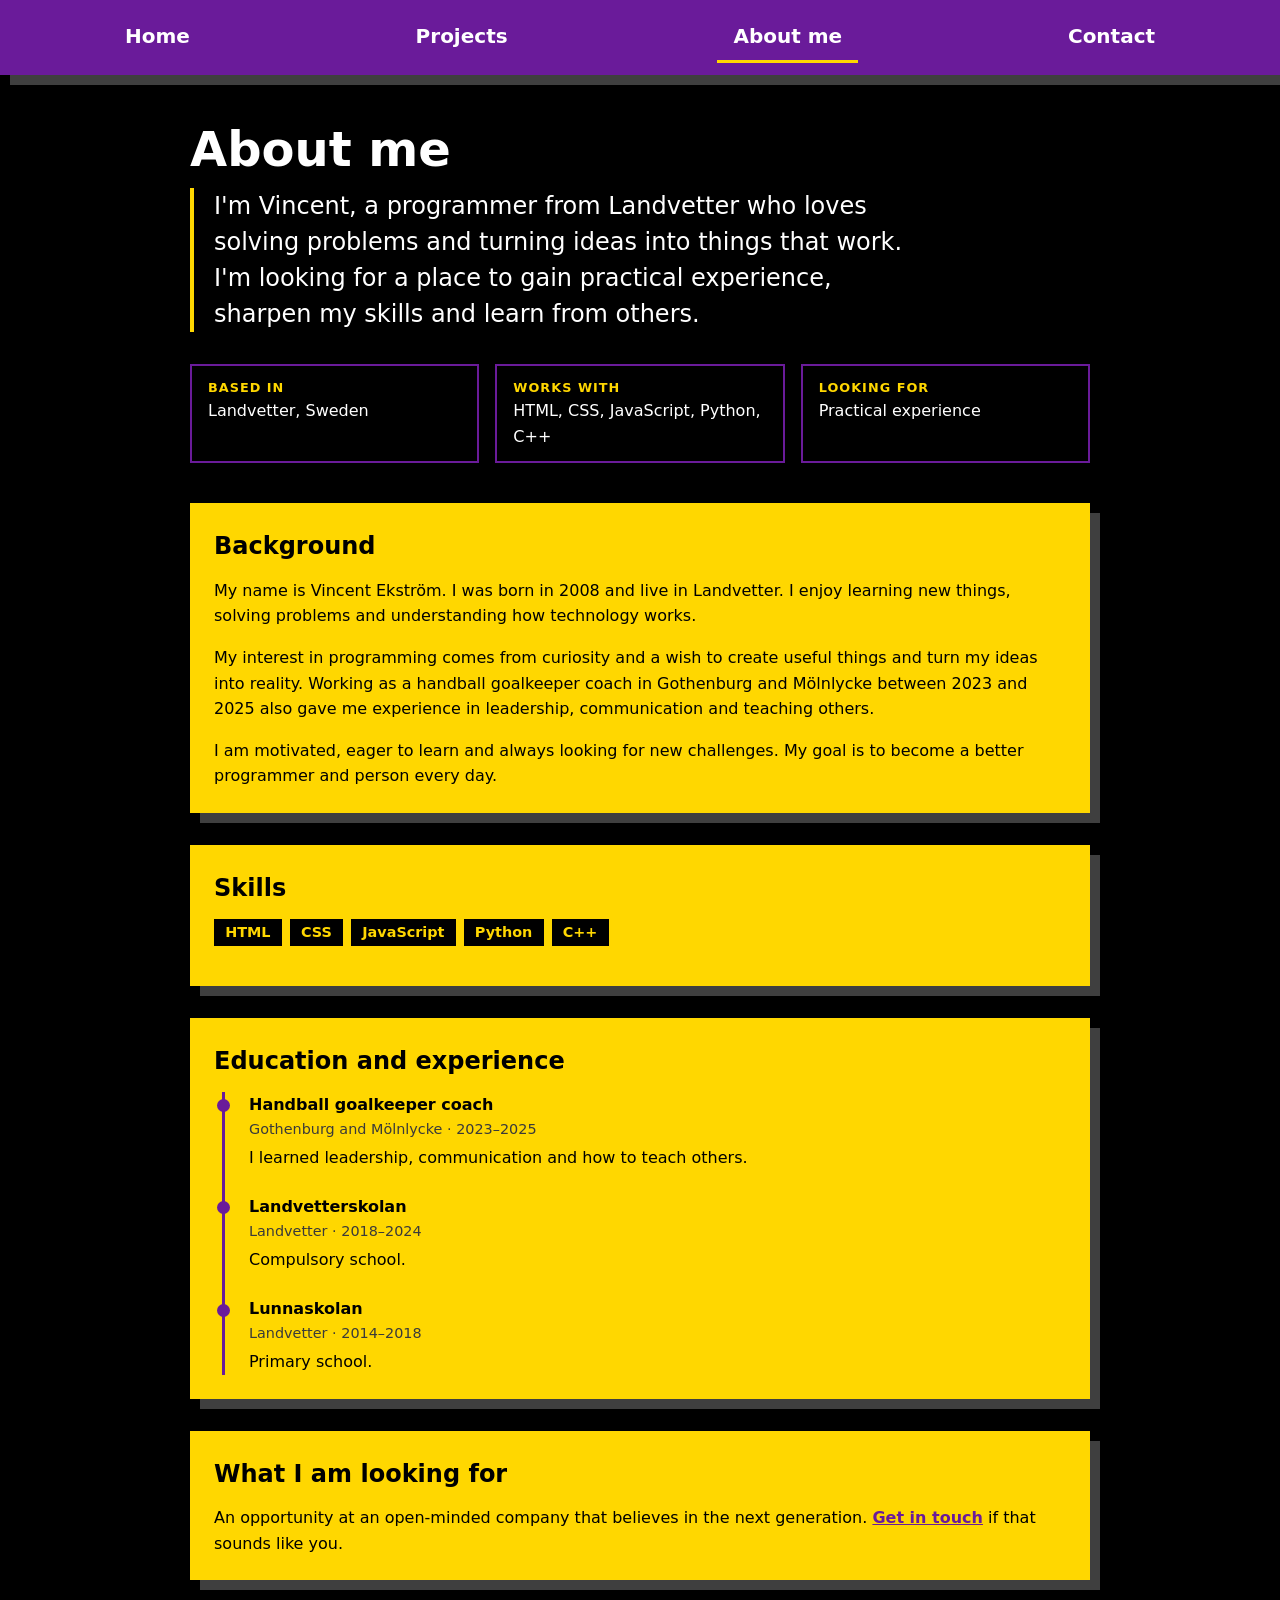
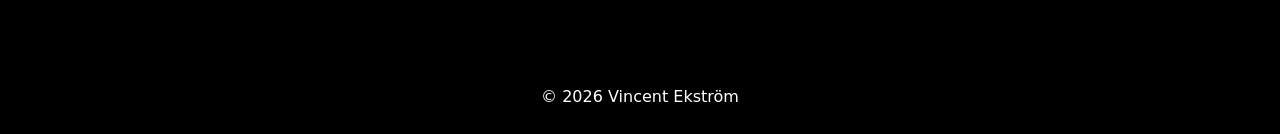
==== about-me.html @ c899e3de "Add files via upload" ====
<!DOCTYPE html>
<html lang="en">
    <head>
        <meta charset="UTF-8">
        <meta name="viewport" content="width=device-width, initial-scale=1.0">
        <title>About me – Vincent Ekström</title>
        <meta name="description" content="Background, skills and education of Vincent Ekström.">
        <link rel="stylesheet" href="style.css">
        <script src="script.js" defer></script>
    </head>
    <body>
        <header>
            <nav class="menu" aria-label="Main navigation">
                <ul>
                    <li><a href="index.html">Home</a></li>
                    <li><a href="projects.html">Projects</a></li>
                    <li><a href="about-me.html" aria-current="page">About me</a></li>
                    <li><a href="contact.html">Contact</a></li>
                </ul>
            </nav>
        </header>
        <main>
            <div class="page">
                <h1>About me</h1>
                <p class="page-intro">
                    I'm Vincent, a programmer from Landvetter who loves solving problems
                    and turning ideas into things that work. I'm looking for a place to gain
                    practical experience, sharpen my skills and learn from others.
                </p>
                <ul class="facts" aria-label="Quick facts">
                    <li>
                        <span class="fact-label">Based in</span>
                        Landvetter, Sweden
                    </li>
                    <li>
                        <span class="fact-label">Works with</span>
                        HTML, CSS, JavaScript, Python, C++
                    </li>
                    <li>
                        <span class="fact-label">Looking for</span>
                        Practical experience
                    </li>
                </ul>
                <section class="card" aria-labelledby="background">
                    <h2 id="background">Background</h2>
                    <p>
                        My name is Vincent Ekström. I was born in 2008 and live in Landvetter.
                        I enjoy learning new things, solving problems and understanding how
                        technology works.
                    </p>
                    <p>
                        My interest in programming comes from curiosity and a wish to create
                        useful things and turn my ideas into reality. Working as a handball
                        goalkeeper coach in Gothenburg and Mölnlycke between 2023 and 2025 also
                        gave me experience in leadership, communication and teaching others.
                    </p>
                    <p>
                        I am motivated, eager to learn and always looking for new challenges.
                        My goal is to become a better programmer and person every day.
                    </p>
                </section>
                <section class="card" aria-labelledby="skills">
                    <h2 id="skills">Skills</h2>
                    <ul class="tags" aria-label="Skills">
                        <li>HTML</li>
                        <li>CSS</li>
                        <li>JavaScript</li>
                        <li>Python</li>
                        <li>C++</li>
                    </ul>
                </section>
                <section class="card" aria-labelledby="education">
                    <h2 id="education">Education and experience</h2>
                    <ul class="timeline">
                        <li>
                            <strong>Handball goalkeeper coach</strong>
                            <span class="timeline-meta">Gothenburg and Mölnlycke · 2023–2025</span>
                            <p>I learned leadership, communication and how to teach others.</p>
                        </li>
                        <li>
                            <strong>Landvetterskolan</strong>
                            <span class="timeline-meta">Landvetter · 2018–2024</span>
                            <p>Compulsory school.</p>
                        </li>
                        <li>
                            <strong>Lunnaskolan</strong>
                            <span class="timeline-meta">Landvetter · 2014–2018</span>
                            <p>Primary school.</p>
                        </li>
                    </ul>
                </section>
                <section class="card" aria-labelledby="looking-for">
                    <h2 id="looking-for">What I am looking for</h2>
                    <p>
                        An opportunity at an open-minded company that believes in the next generation.
                        <a href="contact.html">Get in touch</a> if that sounds like you.
                    </p>
                </section>
            </div>
        </main>
        <footer>
            <p>&copy; 2026 Vincent Ekström</p>
        </footer>
    </body>
</html>
---- style.css ----
:root {
    --bg: #000;
    --accent: #6a1b9a;
    --card: gold;
    --text-on-card: #000;
    --text-on-accent: #fff;
    --text-on-bg: #fff;
    --shadow: 10px 10px 0 rgb(63, 63, 63);
}

*,
*::before,
*::after {
    box-sizing: border-box;
}

body {
    margin: 0;
    min-height: 100vh;
    display: flex;
    flex-direction: column;
    background-color: var(--bg);
    color: var(--text-on-bg);
    font-family: system-ui, -apple-system, "Segoe UI", Roboto, sans-serif;
    line-height: 1.6;
}

main {
    flex: 1;
    width: 100%;
    padding: 3rem 1.25rem;
}

.menu {
    background-color: var(--accent);
    box-shadow: var(--shadow);
}

.menu ul {
    display: flex;
    flex-wrap: wrap;
    justify-content: space-around;
    gap: 0.5rem;
    list-style: none;
    margin: 0;
    padding: 0.75rem 1rem;
}

.menu a {
    display: block;
    padding: 0.5rem 1rem;
    color: var(--text-on-accent);
    font-size: 1.25rem;
    font-weight: bold;
    text-decoration: none;
}

.menu a:hover,
.menu a:focus-visible {
    background-color: var(--card);
    color: var(--text-on-card);
}

.menu a[aria-current] {
    border-bottom: 3px solid var(--card);
}

a:focus-visible,
button:focus-visible,
pre:focus-visible {
    outline: 3px solid #fff;
    outline-offset: 2px;
}

.profile {
    display: flex;
    align-items: center;
    gap: 2.5rem;
    max-width: 900px;
    margin: 0 auto;
    padding: 2.5rem;
    background-color: var(--card);
    color: var(--text-on-card);
    box-shadow: var(--shadow);
}

.selfie {
    flex-shrink: 0;
    width: 200px;
    height: 200px;
    border-radius: 50%;
    object-fit: cover;
}

.profile-text {
    max-width: 60ch;
}

.profile-text h1 {
    margin: 0 0 1rem;
    font-size: clamp(2rem, 5vw, 3rem);
    line-height: 1.1;
}

.profile-text p {
    margin: 0 0 1rem;
}

@media (prefers-reduced-motion: no-preference) {
    .profile {
        animation: rise 0.6s ease-out both;
    }
}

@keyframes rise {
    from {
        opacity: 0;
        transform: translateY(16px);
    }
}

.actions {
    display: flex;
    flex-wrap: wrap;
    gap: 1rem;
    margin-top: 1.5rem;
}

.button {
    display: inline-block;
    padding: 0.6rem 1.25rem;
    background-color: var(--text-on-card);
    color: var(--card);
    border: 2px solid var(--text-on-card);
    font: inherit;
    font-weight: bold;
    text-decoration: none;
    cursor: pointer;
}

.button:hover,
.button:focus-visible {
    background-color: var(--accent);
    border-color: var(--accent);
    color: var(--text-on-accent);
}

.button-outline {
    background-color: transparent;
    color: var(--text-on-card);
}

footer {
    padding: 1.5rem 1rem;
    text-align: center;
    color: var(--text-on-bg);
}

footer p {
    margin: 0;
}

.page {
    max-width: 900px;
    margin: 0 auto;
}

.page h1 {
    margin: 0 0 0.75rem;
    font-size: clamp(2rem, 5vw, 3rem);
    line-height: 1.1;
}

.page-intro {
    max-width: 48ch;
    margin: 0 0 2rem;
    padding-left: 1.25rem;
    border-left: 4px solid var(--card);
    font-size: clamp(1.15rem, 2.5vw, 1.5rem);
    line-height: 1.5;
}

.card {
    background-color: var(--card);
    color: var(--text-on-card);
    padding: 1.5rem;
    margin-bottom: 2rem;
    box-shadow: var(--shadow);
}

.card h2 {
    margin: 0 0 0.75rem;
}

.card p {
    margin: 0 0 1rem;
}

.card p:last-child {
    margin-bottom: 0;
}

.card a {
    color: var(--accent);
    font-weight: bold;
}

.card a:hover {
    color: var(--text-on-card);
}

.project-grid {
    display: grid;
    grid-template-columns: repeat(auto-fit, minmax(260px, 1fr));
    gap: 2rem;
}

.project-grid .card {
    margin-bottom: 0;
}

@media (prefers-reduced-motion: no-preference) {
    .project-grid .card {
        animation: rise 0.6s ease-out both;
    }

    .project-grid .card:nth-child(2) { animation-delay: 0.12s; }
    .project-grid .card:nth-child(3) { animation-delay: 0.24s; }
    .project-grid .card:nth-child(4) { animation-delay: 0.36s; }
    .project-grid .card:nth-child(5) { animation-delay: 0.48s; }
    .project-grid .card:nth-child(n+6) { animation-delay: 0.6s; }
}

.filters {
    display: flex;
    flex-wrap: wrap;
    gap: 0.75rem;
    margin-bottom: 2rem;
}

.filter-button {
    padding: 0.4rem 1.1rem;
    background-color: transparent;
    color: var(--card);
    border: 2px solid var(--card);
    font: inherit;
    font-weight: bold;
    cursor: pointer;
}

.filter-button:hover {
    background-color: var(--accent);
    border-color: var(--accent);
    color: var(--text-on-accent);
}

.filter-button[aria-pressed="true"] {
    background-color: var(--card);
    color: var(--text-on-card);
}

.tags {
    display: flex;
    flex-wrap: wrap;
    gap: 0.5rem;
    list-style: none;
    margin: 0 0 1rem;
    padding: 0;
}

.tags li {
    background-color: var(--text-on-card);
    color: var(--card);
    padding: 0.1rem 0.7rem;
    font-size: 0.9rem;
    font-weight: bold;
}

.timeline {
    list-style: none;
    margin: 0 0 0 0.5rem;
    padding: 0;
    border-left: 3px solid var(--accent);
}

.timeline li {
    position: relative;
    padding-left: 1.5rem;
}

.timeline li + li {
    margin-top: 1.5rem;
}

.timeline li::before {
    content: "";
    position: absolute;
    top: 0.45em;
    left: -8px;
    width: 13px;
    height: 13px;
    border-radius: 50%;
    background-color: var(--accent);
}

.timeline-meta {
    display: block;
    font-size: 0.9rem;
    color: #3a3a3a;
}

.timeline p {
    margin: 0.25rem 0 0;
}

.contact-list {
    margin: 0;
    padding-left: 1.25rem;
}

.contact-list li + li {
    margin-top: 0.75rem;
}

.copy-button {
    margin-left: 0.5rem;
    padding: 0.2rem 0.8rem;
    font-size: 0.9rem;
}

.copy-status {
    margin-left: 0.5rem;
    font-size: 0.9rem;
}

.back-link {
    display: inline-block;
    margin-bottom: 1rem;
    color: var(--card);
    font-weight: bold;
}

.back-link:hover {
    color: var(--text-on-bg);
}

/* Inline-kod i text, t.ex. std::find */
.card code {
    font-family: ui-monospace, "Cascadia Code", Consolas, monospace;
    font-size: 0.95em;
}

/* Kodblock: bevarar radbrytningar och indrag, scrollar i sidled vid behov */
.code {
    margin: 0;
    padding: 1rem;
    background-color: var(--bg);
    color: var(--text-on-bg);
    border-left: 4px solid var(--accent);
    overflow-x: auto;
    font-size: 0.9rem;
    line-height: 1.5;
}

.code code {
    font-size: inherit;
}

/* Kort med rubrik och kopieringsknapp på samma rad */
.card-header {
    display: flex;
    flex-wrap: wrap;
    align-items: center;
    justify-content: space-between;
    gap: 0.75rem;
    margin-bottom: 0.75rem;
}

.card-header h2 {
    margin: 0;
}

.copy-group {
    display: flex;
    align-items: center;
    gap: 0.5rem;
}

.copy-group .copy-button,
.copy-group .copy-status {
    margin-left: 0;
}

/* ---------- Snabbfakta (about-me.html) ---------- */
.facts {
    display: grid;
    grid-template-columns: repeat(auto-fit, minmax(200px, 1fr));
    gap: 1rem;
    list-style: none;
    margin: 0 0 2.5rem;
    padding: 0;
}

.facts li {
    padding: 0.75rem 1rem;
    border: 2px solid var(--accent);
}

.fact-label {
    display: block;
    color: var(--card);
    font-size: 0.8rem;
    font-weight: bold;
    letter-spacing: 0.08em;
    text-transform: uppercase;
}

/* ---------- Mobil ---------- */
@media (max-width: 640px) {
    .profile {
        flex-direction: column;
        text-align: center;
        padding: 1.5rem;
        gap: 1.5rem;
    }

    .actions {
        justify-content: center;
    }

    .menu a {
        font-size: 1.05rem;
        padding: 0.4rem 0.6rem;
    }
}
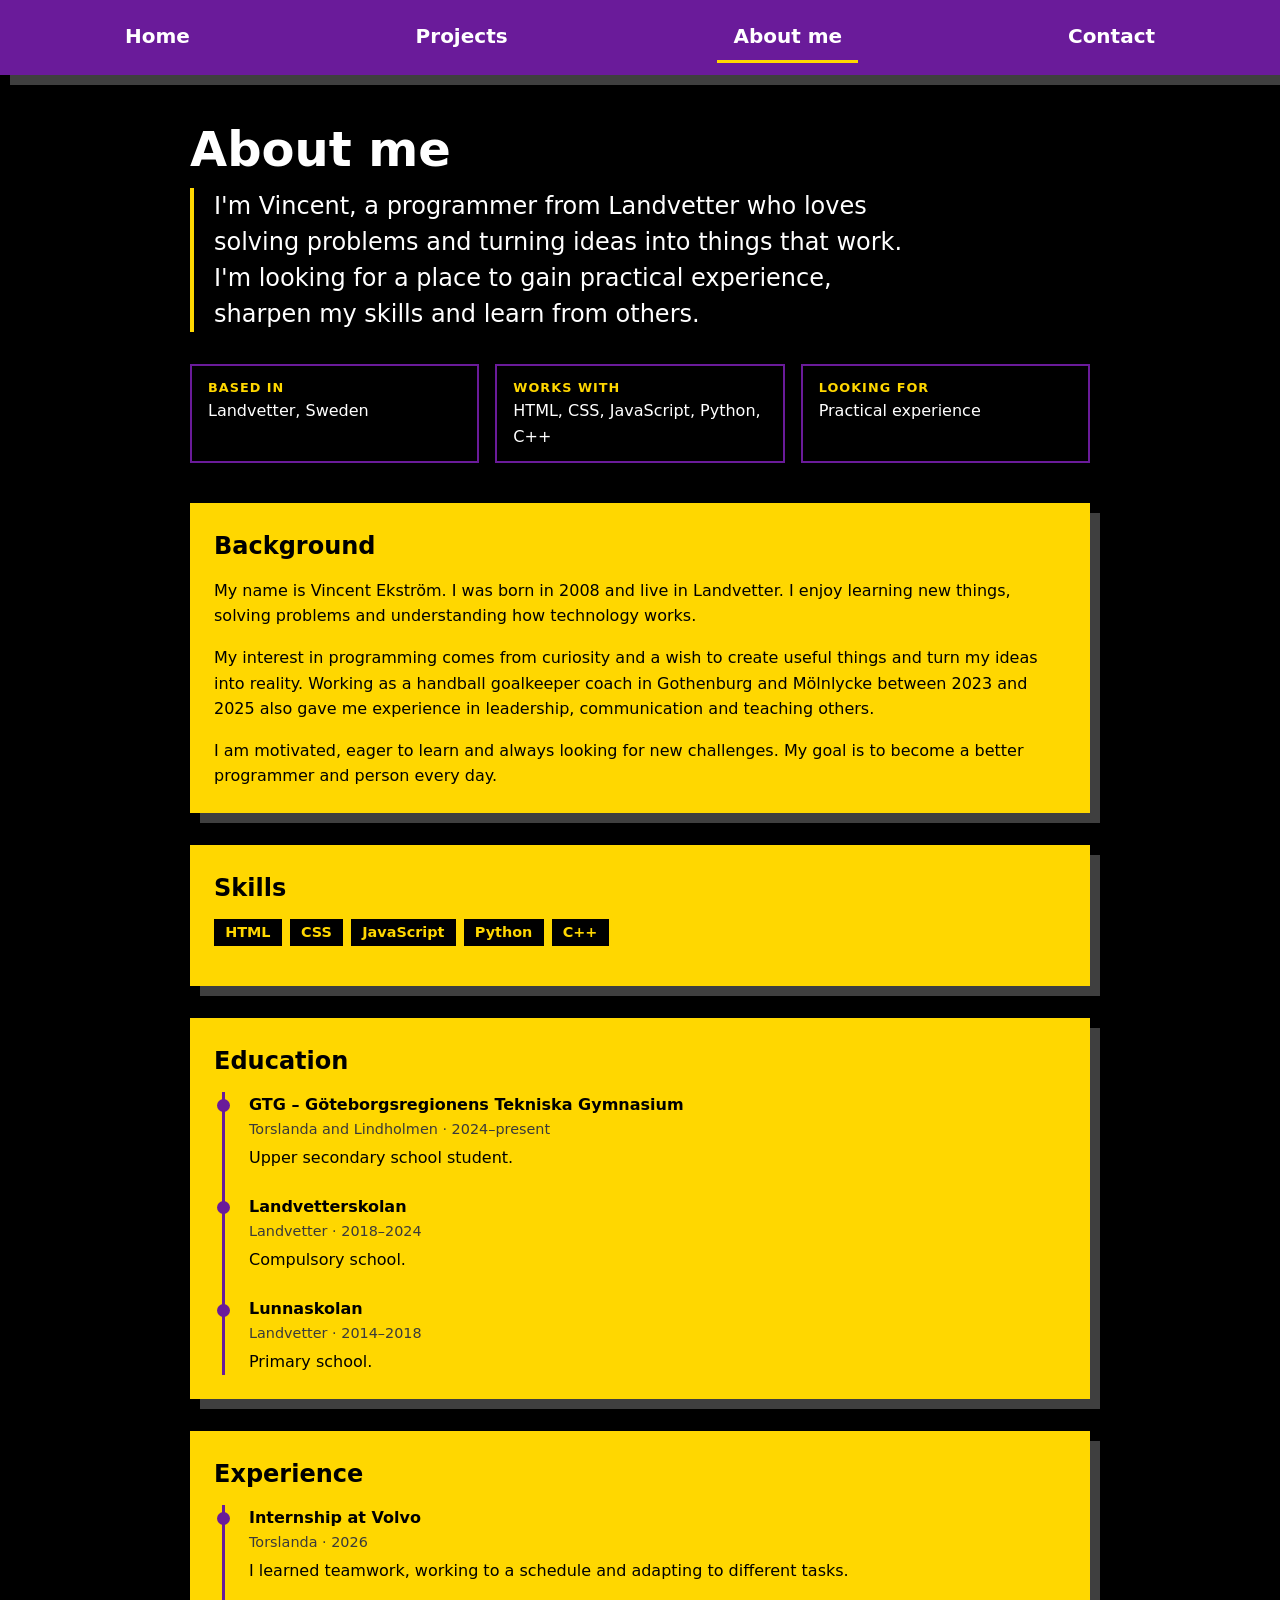
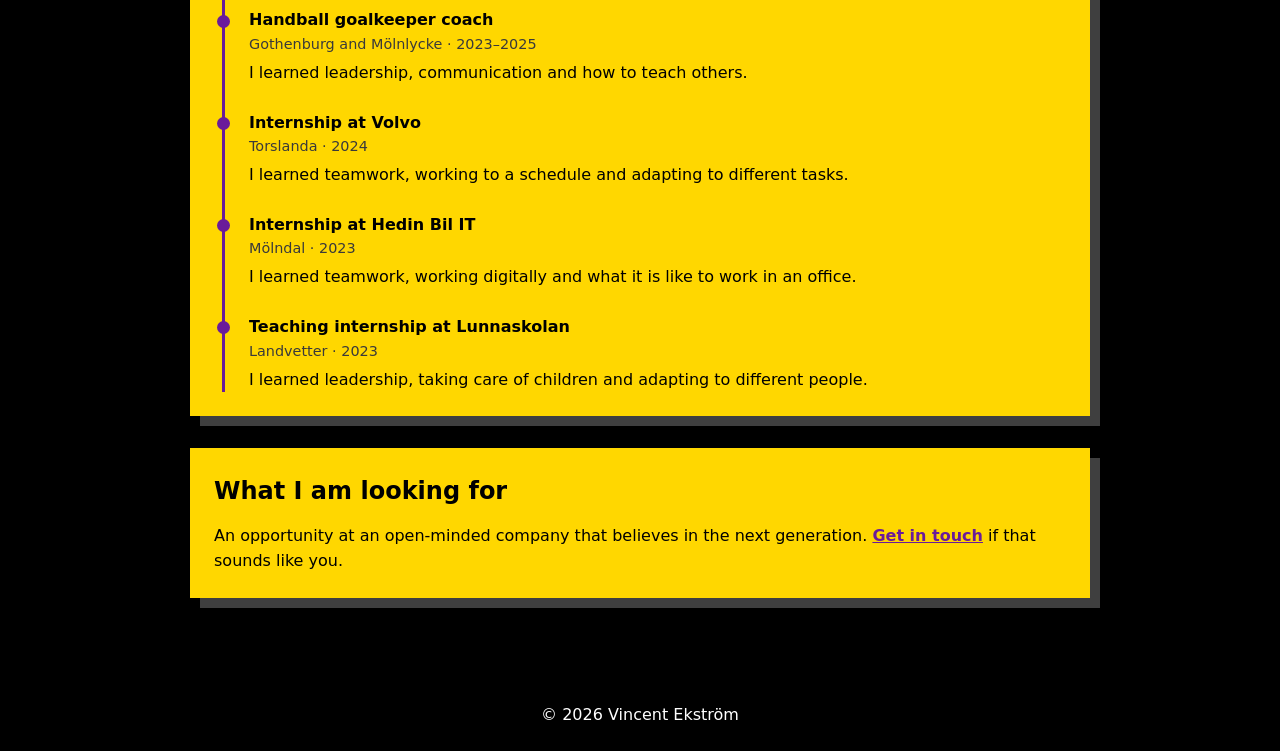
==== commit 7412d038: "Update about-me.html" ====
--- a/about-me.html
+++ b/about-me.html
@@ -1,105 +1,146 @@
 <!DOCTYPE html>
 <html lang="en">
-    <head>
-        <meta charset="UTF-8">
-        <meta name="viewport" content="width=device-width, initial-scale=1.0">
-        <title>About me – Vincent Ekström</title>
-        <meta name="description" content="Background, skills and education of Vincent Ekström.">
-        <link rel="stylesheet" href="style.css">
-        <script src="script.js" defer></script>
-    </head>
-    <body>
-        <header>
-            <nav class="menu" aria-label="Main navigation">
-                <ul>
-                    <li><a href="index.html">Home</a></li>
-                    <li><a href="projects.html">Projects</a></li>
-                    <li><a href="about-me.html" aria-current="page">About me</a></li>
-                    <li><a href="contact.html">Contact</a></li>
-                </ul>
-            </nav>
-        </header>
-        <main>
-            <div class="page">
-                <h1>About me</h1>
-                <p class="page-intro">
-                    I'm Vincent, a programmer from Landvetter who loves solving problems
-                    and turning ideas into things that work. I'm looking for a place to gain
-                    practical experience, sharpen my skills and learn from others.
-                </p>
-                <ul class="facts" aria-label="Quick facts">
-                    <li>
-                        <span class="fact-label">Based in</span>
-                        Landvetter, Sweden
-                    </li>
-                    <li>
-                        <span class="fact-label">Works with</span>
-                        HTML, CSS, JavaScript, Python, C++
-                    </li>
-                    <li>
-                        <span class="fact-label">Looking for</span>
-                        Practical experience
-                    </li>
-                </ul>
-                <section class="card" aria-labelledby="background">
-                    <h2 id="background">Background</h2>
-                    <p>
-                        My name is Vincent Ekström. I was born in 2008 and live in Landvetter.
-                        I enjoy learning new things, solving problems and understanding how
-                        technology works.
-                    </p>
-                    <p>
-                        My interest in programming comes from curiosity and a wish to create
-                        useful things and turn my ideas into reality. Working as a handball
-                        goalkeeper coach in Gothenburg and Mölnlycke between 2023 and 2025 also
-                        gave me experience in leadership, communication and teaching others.
-                    </p>
-                    <p>
-                        I am motivated, eager to learn and always looking for new challenges.
-                        My goal is to become a better programmer and person every day.
-                    </p>
-                </section>
-                <section class="card" aria-labelledby="skills">
-                    <h2 id="skills">Skills</h2>
-                    <ul class="tags" aria-label="Skills">
-                        <li>HTML</li>
-                        <li>CSS</li>
-                        <li>JavaScript</li>
-                        <li>Python</li>
-                        <li>C++</li>
-                    </ul>
-                </section>
-                <section class="card" aria-labelledby="education">
-                    <h2 id="education">Education and experience</h2>
-                    <ul class="timeline">
-                        <li>
-                            <strong>Handball goalkeeper coach</strong>
-                            <span class="timeline-meta">Gothenburg and Mölnlycke · 2023–2025</span>
-                            <p>I learned leadership, communication and how to teach others.</p>
-                        </li>
-                        <li>
-                            <strong>Landvetterskolan</strong>
-                            <span class="timeline-meta">Landvetter · 2018–2024</span>
-                            <p>Compulsory school.</p>
-                        </li>
-                        <li>
-                            <strong>Lunnaskolan</strong>
-                            <span class="timeline-meta">Landvetter · 2014–2018</span>
-                            <p>Primary school.</p>
-                        </li>
-                    </ul>
-                </section>
-                <section class="card" aria-labelledby="looking-for">
-                    <h2 id="looking-for">What I am looking for</h2>
-                    <p>
-                        An opportunity at an open-minded company that believes in the next generation.
-                        <a href="contact.html">Get in touch</a> if that sounds like you.
-                    </p>
-                </section>
-            </div>
-        </main>
-        <footer>
-            <p>&copy; 2026 Vincent Ekström</p>
-        </footer>
-    </body>
-</html>+<head>
+    <meta charset="UTF-8">
+    <meta name="viewport" content="width=device-width, initial-scale=1.0">
+    <title>About me – Vincent Ekström</title>
+    <meta name="description" content="Background, skills, education and experience of Vincent Ekström.">
+    <link rel="stylesheet" href="style.css">
+    <script src="script.js" defer></script>
+</head>
+<body>
+
+<header>
+    <nav class="menu" aria-label="Main navigation">
+        <ul>
+            <li><a href="index.html">Home</a></li>
+            <li><a href="projects.html">Projects</a></li>
+            <li><a href="about-me.html" aria-current="page">About me</a></li>
+            <li><a href="contact.html">Contact</a></li>
+        </ul>
+    </nav>
+</header>
+
+<main>
+    <div class="page">
+        <h1>About me</h1>
+
+        <p class="page-intro">
+            I'm Vincent, a programmer from Landvetter who loves solving problems
+            and turning ideas into things that work. I'm looking for a place to gain
+            practical experience, sharpen my skills and learn from others.
+        </p>
+
+        <ul class="facts" aria-label="Quick facts">
+            <li>
+                <span class="fact-label">Based in</span>
+                Landvetter, Sweden
+            </li>
+            <li>
+                <span class="fact-label">Works with</span>
+                HTML, CSS, JavaScript, Python, C++
+            </li>
+            <li>
+                <span class="fact-label">Looking for</span>
+                Practical experience
+            </li>
+        </ul>
+
+        <section class="card" aria-labelledby="background">
+            <h2 id="background">Background</h2>
+            <p>
+                My name is Vincent Ekström. I was born in 2008 and live in Landvetter.
+                I enjoy learning new things, solving problems and understanding how
+                technology works.
+            </p>
+            <p>
+                My interest in programming comes from curiosity and a wish to create
+                useful things and turn my ideas into reality. Working as a handball
+                goalkeeper coach in Gothenburg and Mölnlycke between 2023 and 2025 also
+                gave me experience in leadership, communication and teaching others.
+            </p>
+            <p>
+                I am motivated, eager to learn and always looking for new challenges.
+                My goal is to become a better programmer and person every day.
+            </p>
+        </section>
+
+        <section class="card" aria-labelledby="skills">
+            <h2 id="skills">Skills</h2>
+            <ul class="tags" aria-label="Skills">
+                <li>HTML</li>
+                <li>CSS</li>
+                <li>JavaScript</li>
+                <li>Python</li>
+                <li>C++</li>
+            </ul>
+        </section>
+
+        <section class="card" aria-labelledby="education">
+            <h2 id="education">Education</h2>
+            <ul class="timeline">
+                <li>
+                    <strong>GTG – Göteborgsregionens Tekniska Gymnasium</strong>
+                    <span class="timeline-meta">Torslanda and Lindholmen · 2024–present</span>
+                    <p>Upper secondary school student.</p>
+                </li>
+                <li>
+                    <strong>Landvetterskolan</strong>
+                    <span class="timeline-meta">Landvetter · 2018–2024</span>
+                    <p>Compulsory school.</p>
+                </li>
+                <li>
+                    <strong>Lunnaskolan</strong>
+                    <span class="timeline-meta">Landvetter · 2014–2018</span>
+                    <p>Primary school.</p>
+                </li>
+            </ul>
+        </section>
+
+        <section class="card" aria-labelledby="experience">
+            <h2 id="experience">Experience</h2>
+            <ul class="timeline">
+                <li>
+                    <strong>Internship at Volvo</strong>
+                    <span class="timeline-meta">Torslanda · 2026</span>
+                    <p>I learned teamwork, working to a schedule and adapting to different tasks.</p>
+                </li>
+                <li>
+                    <strong>Handball goalkeeper coach</strong>
+                    <span class="timeline-meta">Gothenburg and Mölnlycke · 2023–2025</span>
+                    <p>I learned leadership, communication and how to teach others.</p>
+                </li>
+                <li>
+                    <strong>Internship at Volvo</strong>
+                    <span class="timeline-meta">Torslanda · 2024</span>
+                    <p>I learned teamwork, working to a schedule and adapting to different tasks.</p>
+                </li>
+                <li>
+                    <strong>Internship at Hedin Bil IT</strong>
+                    <span class="timeline-meta">Mölndal · 2023</span>
+                    <p>I learned teamwork, working digitally and what it is like to work in an office.</p>
+                </li>
+                <li>
+                    <strong>Teaching internship at Lunnaskolan</strong>
+                    <span class="timeline-meta">Landvetter · 2023</span>
+                    <p>I learned leadership, taking care of children and adapting to different people.</p>
+                </li>
+            </ul>
+        </section>
+
+        <section class="card" aria-labelledby="looking-for">
+            <h2 id="looking-for">What I am looking for</h2>
+            <p>
+                An opportunity at an open-minded company that believes in the next generation.
+                <a href="contact.html">Get in touch</a> if that sounds like you.
+            </p>
+        </section>
+    </div>
+</main>
+
+<footer>
+    <p>&copy; 2026 Vincent Ekström</p>
+</footer>
+
+</body>
+</html>
